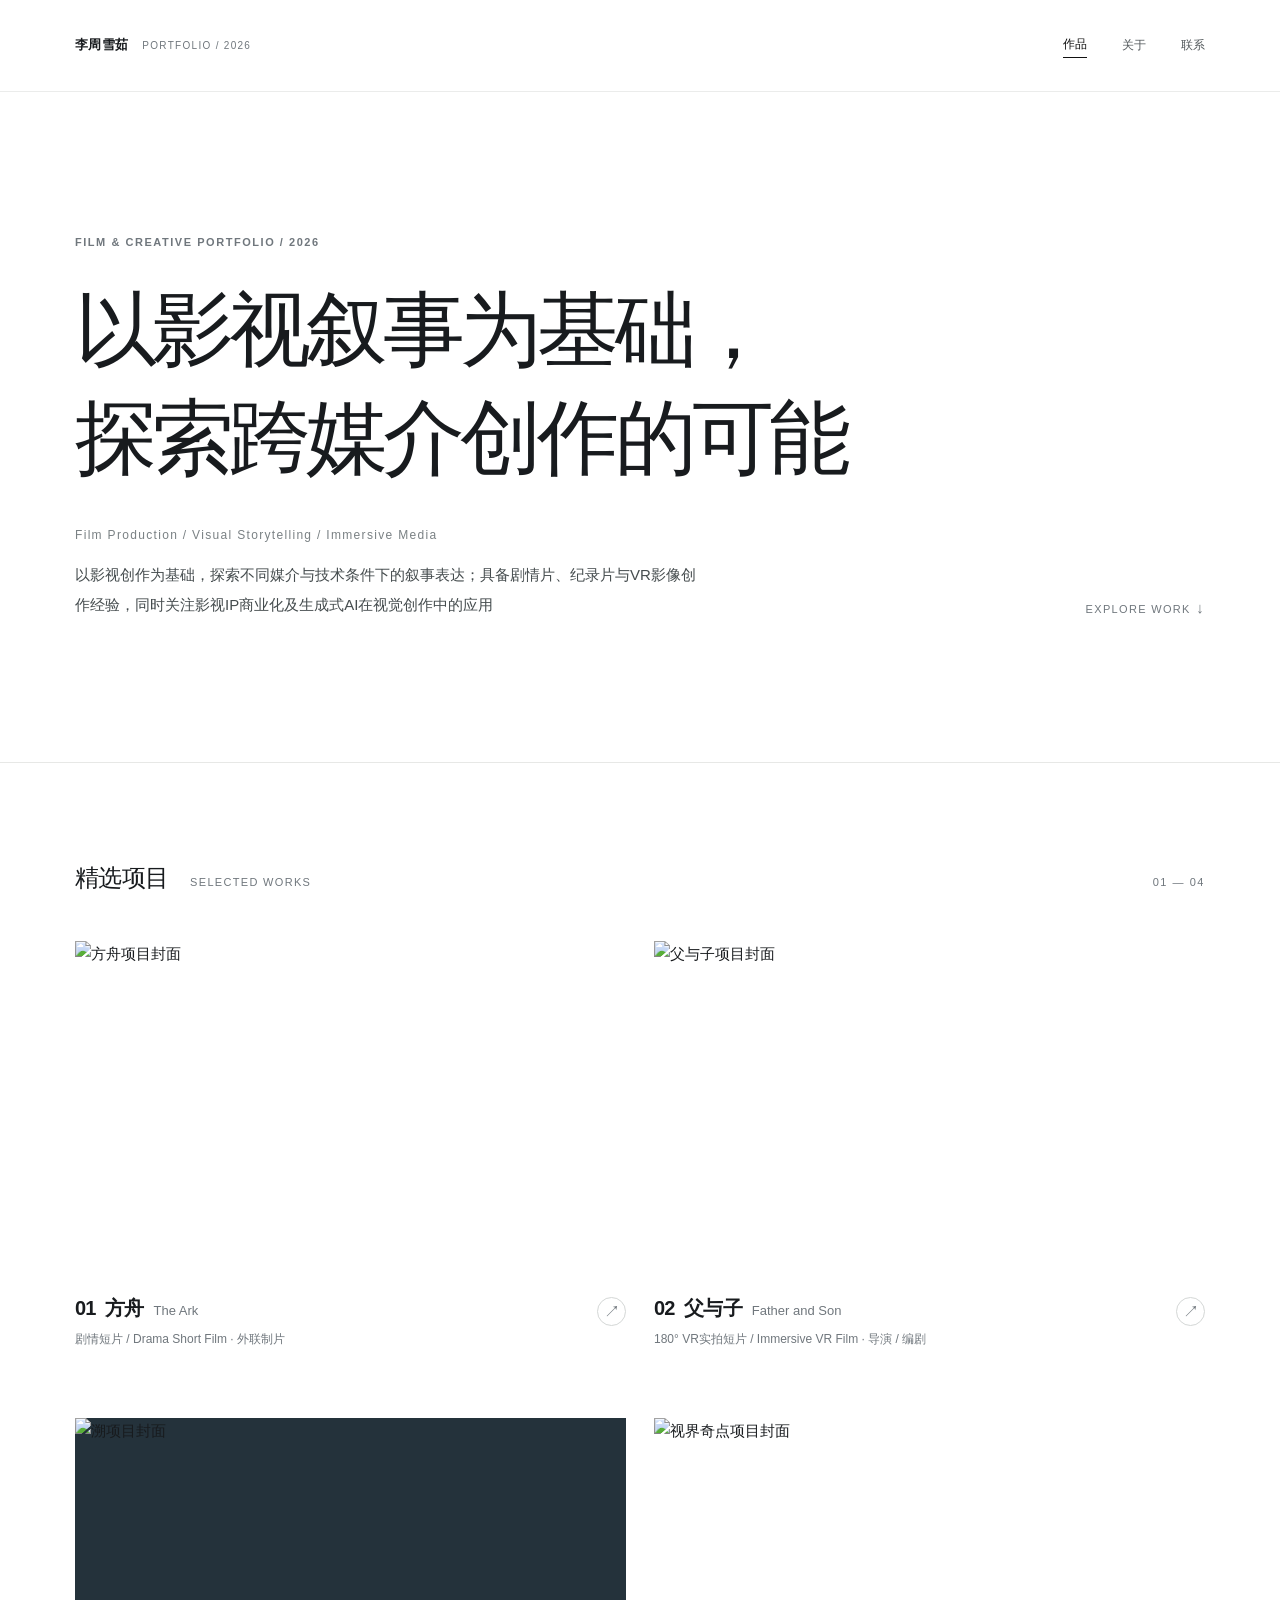
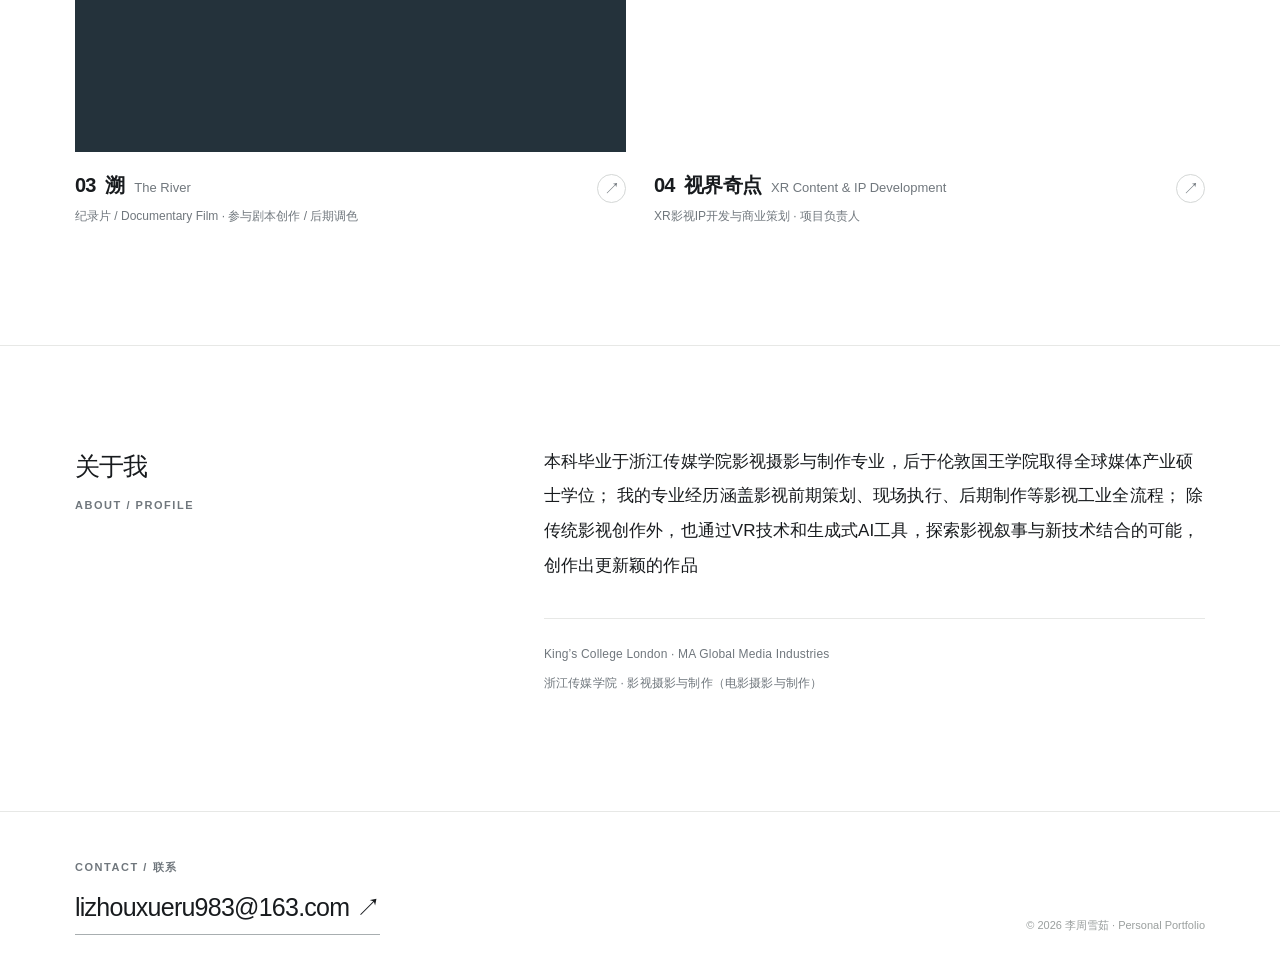
==== index.html @ 42412f25 "Add files via upload" ====
<!doctype html><html lang="zh-CN"><head><meta charset="utf-8"><meta name="viewport" content="width=device-width,initial-scale=1"><meta name="description" content="李周雪茹的影视制作、VR叙事、纪录片与XR创意项目作品集。"><meta name="theme-color" content="#ffffff"><title>李周雪茹 · 影视与跨媒介项目作品集</title><link rel="icon" href="favicon.svg" type="image/svg+xml"><link rel="stylesheet" href="style.css"><script defer src="site-data.js"></script><script defer src="app.js"></script></head><body data-page="home"><div id="app"></div><noscript><p style="padding:30px">请启用JavaScript以查看作品集。<a href="index.html">返回首页</a></p></noscript></body></html>
---- style.css ----
:root{--paper:#fff;--ink:#181b1e;--muted:#70777d;--line:#e7e8e6;--soft:#f7f7f5;--soft2:#f0f1ef;--accent:#35454b;--wrap:1130px;--space:clamp(22px,5vw,72px)}
*{box-sizing:border-box}
html{scroll-behavior:smooth}
body{margin:0;background:var(--paper);color:var(--ink);font-family:-apple-system,BlinkMacSystemFont,"Segoe UI","PingFang SC","Hiragino Sans GB","Microsoft YaHei",sans-serif;-webkit-font-smoothing:antialiased;font-size:15px;line-height:1.75}
a{color:inherit;text-decoration:none}
button,input,textarea{font:inherit}
img,video{max-width:100%;display:block}
button{cursor:pointer}
::selection{color:#fff;background:#323e41}
.sr-only{position:absolute;width:1px;height:1px;padding:0;margin:-1px;overflow:hidden;clip:rect(0,0,0,0);white-space:nowrap;border:0}
.wrap{width:min(var(--wrap),calc(100% - var(--space)*2));margin-inline:auto}
.site-header{height:92px;background:rgba(255,255,255,.94);position:sticky;top:0;z-index:30;border-bottom:1px solid rgba(231,232,230,.8);backdrop-filter:blur(16px)}
.header-inner{height:100%;display:flex;align-items:center;justify-content:space-between;gap:26px}
.brand{font-size:13px;font-weight:650;letter-spacing:.025em;white-space:nowrap}
.brand span{font-size:10px;font-weight:400;letter-spacing:.13em;color:var(--muted);margin-left:10px}
.nav{display:flex;align-items:center;gap:35px}
.nav a{font-size:12px;color:#53595c;transition:color .2s}
.nav a:hover,.nav a.active{color:#111}
.nav a.active:after{content:'';display:block;height:1px;background:#111;margin-top:2px}
.hero{padding:clamp(76px,11vw,156px) 0 clamp(83px,11vw,148px);border-bottom:1px solid var(--line)}
.kicker,.section-label,.meta-label,.eyebrow{font-size:11px;letter-spacing:.14em;color:var(--muted);font-weight:600;text-transform:uppercase}
.hero h1{font-weight:470;letter-spacing:-.06em;line-height:1.32;font-size:clamp(39px,6.7vw,82px);max-width:1050px;margin:24px 0 32px;white-space:pre-line}
.hero-bottom{display:flex;justify-content:space-between;gap:46px;align-items:end}
.hero-desc{color:#454c4e;font-size:15px;max-width:630px;line-height:2.05;margin:14px 0 0}
.english{font-size:12px;letter-spacing:.11em;color:#7a8184}
.scrollhint{color:var(--muted);font-size:11px;letter-spacing:.12em;white-space:nowrap}
.scrollhint:after{content:' ↓';font-size:15px}
.works{padding:94px 0 118px;scroll-margin-top:95px}
.section-head{display:flex;align-items:baseline;justify-content:space-between;gap:20px;margin-bottom:42px}
.section-head h2{font-size:24px;font-weight:550;letter-spacing:-.03em;margin:0}
.section-head h2 small{font-size:11px;font-weight:500;letter-spacing:.12em;color:var(--muted);margin-left:16px}
.section-count{color:var(--muted);font-size:11px;letter-spacing:.14em}
.work-grid{display:grid;grid-template-columns:repeat(2,minmax(0,1fr));gap:68px 28px}
.work-card{display:block;outline-offset:7px}
.work-image{height:auto;aspect-ratio:1.65;overflow:hidden;background:#f0f0ee;position:relative}
.work-image img{width:100%;height:100%;object-fit:cover;transition:transform .58s cubic-bezier(.2,.6,.2,1)}
.work-card:hover .work-image img,.work-card:focus-visible .work-image img{transform:scale(1.045)}
.work-image.river{background:#24323b}
.work-image.river img{object-fit:contain;object-position:center}
.work-image.xr img{object-fit:cover;object-position:50% 39%}
.work-label{display:flex;justify-content:space-between;gap:24px;margin-top:20px;align-items:flex-start}
.work-title{font-weight:600;font-size:20px;letter-spacing:-.04em;line-height:1.35;margin:0}
.work-name-en{color:var(--muted);font-weight:400;margin-left:10px;font-size:13px;letter-spacing:0}
.work-kind{font-size:12px;color:var(--muted);margin:7px 0 0}
.card-arrow{margin-top:2px;width:29px;height:29px;border:1px solid #d4d7d6;border-radius:50%;display:grid;place-items:center;font-size:16px;color:var(--muted);transition:.2s}
.work-card:hover .card-arrow{border-color:var(--ink);color:var(--ink);transform:translate(2px,-2px)}
.about{border-top:1px solid var(--line);padding:99px 0 117px;scroll-margin-top:92px}
.about-grid{display:grid;grid-template-columns:1fr 1.7fr;gap:80px}
.about-left h2{font-size:25px;font-weight:540;letter-spacing:-.04em;margin:0 0 8px}
.about-left .section-label{margin-top:0}
.about-right p{font-size:17px;line-height:2.04;max-width:760px;margin:0 0 24px;letter-spacing:.005em}
.about-right p.research{font-size:14px;color:#5a6266}
.edu{border-top:1px solid var(--line);margin-top:35px;padding-top:25px;display:flex;gap:8px;flex-direction:column;color:var(--muted);font-size:12px;letter-spacing:.015em}
.site-footer{border-top:1px solid var(--line);padding:46px 0 38px;scroll-margin-top:92px}
.footer-inner{display:flex;align-items:end;justify-content:space-between;gap:30px}
.footer-inner p{margin:8px 0 0}
.email-link{font-size:clamp(17px,2.8vw,25px);font-weight:460;letter-spacing:-.03em;border-bottom:1px solid #a8aeb0;padding-bottom:5px;display:inline-block;word-break:break-word}
.legal{font-size:11px;color:#9a9f9e;white-space:nowrap}
.detail{padding:48px 0 126px}
.back-link{display:inline-flex;gap:9px;align-items:center;font-size:12px;color:var(--muted);margin:7px 0 60px}
.back-link:hover{color:var(--ink)}
.detail-head{padding:0 0 51px}
.detail-head .eyebrow{font-weight:500}
.detail-head h1{font-size:clamp(46px,7vw,86px);font-weight:490;line-height:1.16;letter-spacing:-.065em;margin:18px 0 12px}
.detail-en{color:#737b80;font-size:17px;letter-spacing:.015em;font-weight:400}
.detail-meta{display:grid;grid-template-columns:1.2fr 1fr 1fr;gap:18px;border-top:1px solid var(--line);border-bottom:1px solid var(--line);margin-top:40px;padding:22px 0}
.meta-item{display:flex;flex-direction:column;gap:7px}
.meta-value{font-size:13px;line-height:1.6}
.detail-cover{margin:45px 0 0;background:#f3f4f2;position:relative;overflow:hidden}
.detail-cover img{width:100%;max-height:670px;height:auto;object-fit:cover}
.detail-cover.father img{max-height:550px}
.detail-cover.river{background:#26333b;display:grid;place-items:center}
.detail-cover.river img{max-height:680px;width:auto;max-width:100%;object-fit:contain}
.detail-cover.xr img{max-height:600px;object-position:50% 42%}
.caption{font-size:11px;color:#939a9b;margin-top:10px}
.detail-intro{display:grid;grid-template-columns:1fr 2fr;gap:70px;margin:96px 0 92px}
.detail-intro h2{font-size:13px;letter-spacing:.05em;font-weight:550;margin:0}
.detail-intro p{max-width:800px;font-size:18px;line-height:2.12;letter-spacing:.01em;margin:0}
.stat-row{display:flex;gap:12px;flex-wrap:wrap;margin-top:31px}
.stat{display:inline-block;border:1px solid var(--line);padding:8px 15px;font-size:11px;color:#697174}
.media-area{margin:10px 0 100px}
.subheading{font-size:13px;letter-spacing:.02em;font-weight:600;margin:0 0 28px}
.media-area video{width:100%;height:auto;max-height:650px;object-fit:contain;background:#121212}
.video-caption{font-size:12px;color:var(--muted);margin:14px 0 0}
.project-section{display:grid;grid-template-columns:.77fr 1.23fr;gap:64px;padding:55px 0 80px;border-top:1px solid var(--line)}
.project-section h3{font-size:clamp(18px,2.1vw,25px);font-weight:540;letter-spacing:-.04em;line-height:1.48;margin:7px 0}
.number{font-size:11px;letter-spacing:.12em;color:#9da4a5;margin-bottom:16px}
.project-section .copy p{line-height:2.13;color:#434b4e;font-size:14px;max-width:700px;margin:0 0 17px}
.project-section .copy p:last-child{margin-bottom:0}
.project-section .section-image{margin-top:30px;overflow:hidden;background:#f7f7f6}
.project-section .section-image img{width:100%;height:auto;max-height:650px;object-fit:contain}
.gallery{margin:55px 0 90px;display:grid;grid-template-columns:1fr 1fr;gap:22px}
.gallery figure{margin:0;background:#f5f5f3}
.gallery img{width:100%;aspect-ratio:1.75;object-fit:contain}
.gallery figcaption{padding:11px 0;background:white;font-size:11px;color:#939a9b}
.action-panel{border-top:1px solid var(--line);padding:53px 0;display:flex;align-items:flex-start;justify-content:space-between;gap:35px}
.action-panel h2{margin:0;font-size:21px;font-weight:550;letter-spacing:-.04em}
.action-buttons{display:flex;flex-wrap:wrap;gap:10px}
.action-btn{display:inline-flex;align-items:center;justify-content:center;gap:12px;min-height:46px;padding:0 18px;border:1px solid #cbd0d0;background:transparent;color:#21272a;font-size:12px;transition:.2s}
.action-btn:hover{background:#20282a;color:white;border-color:#20282a}
.action-btn.strong{color:white;background:#22292b;border-color:#22292b}
.action-btn.strong:hover{background:#444f52}
.note{font-size:12px;line-height:1.85;color:#929797;margin-top:24px;max-width:840px}
.next-project{border-top:1px solid var(--line);padding-top:32px;display:flex;justify-content:space-between;gap:20px;align-items:center;margin-top:36px}
.next-project span{color:#8b9394;font-size:11px}
.next-project a{font-size:23px;letter-spacing:-.04em}
.next-project a:hover{text-decoration:underline;text-underline-offset:6px}
.pdf-modal{padding:0;border:1px solid #e2e4e4;width:min(1200px,96vw);height:min(94vh,920px);box-shadow:0 30px 90px rgba(0,0,0,.28);background:white}
.pdf-modal::backdrop{background:rgba(19,25,27,.72)}
.pdf-bar{height:62px;padding:0 21px;display:flex;align-items:center;justify-content:space-between;border-bottom:1px solid var(--line);gap:20px}
.pdf-bar span{font-weight:600;font-size:13px}.pdf-bar div{display:flex;gap:12px;align-items:center}
.pdf-bar button{border:0;background:none;font-size:24px;padding:2px 8px;line-height:1}
.pdf-bar a{font-size:12px;text-decoration:underline;text-underline-offset:3px}
.pdf-modal iframe{width:100%;height:calc(100% - 62px);border:0;background:#f3f3f3}
/* Editor */
.editor-main{padding:65px 0 100px}
.editor-head{display:flex;align-items:start;justify-content:space-between;gap:20px}
.editor-head h1{font-size:40px;letter-spacing:-.05em;font-weight:540;margin:15px 0}
.editor-guide{max-width:780px;color:var(--muted);font-size:13px;line-height:1.95;margin-bottom:45px}
.editor-toolbar{display:flex;gap:9px;flex-wrap:wrap;margin:27px 0 42px}
.editor-toolbar button,.editor-toolbar a{border:1px solid #d9dddc;background:white;padding:10px 15px;font-size:12px;color:var(--ink)}
.editor-toolbar button.primary{background:#20282a;color:white;border-color:#20282a}
.editor-panel{border-top:1px solid var(--line);padding:35px 0}
.editor-panel h2{font-size:21px;font-weight:540;margin:0 0 25px}
.editor-fields{display:grid;grid-template-columns:repeat(2,minmax(0,1fr));gap:22px}
.field{display:flex;flex-direction:column;gap:7px}
.field.wide{grid-column:1 / -1}
.field label{font-size:12px;color:#5b6365}
.field textarea,.field input{border:1px solid #dce0e0;background:white;padding:12px 13px;font-size:13px;line-height:1.7;border-radius:0;width:100%;outline-offset:2px;color:#182022}
.field textarea{resize:vertical;min-height:90px}
.editor-hint{color:#8d9496;font-size:11px}
.toast{background:#233330;color:#fff;padding:9px 15px;position:fixed;right:24px;bottom:24px;font-size:12px;z-index:50;opacity:0;pointer-events:none;transition:.2s}
.toast.show{opacity:1}
@media(max-width:800px){.site-header{height:72px}.brand span{display:none}.nav{gap:18px}.nav a{font-size:11px}.hero{padding:72px 0 80px}.hero h1{font-size:clamp(38px,8.2vw,62px);letter-spacing:-.05em}.hero-bottom{display:block}.scrollhint{display:none}.works{padding:70px 0 85px}.work-grid{gap:42px 17px}.work-title{font-size:17px}.work-name-en{display:block;margin:2px 0 0;font-size:11px}.about{padding:70px 0 75px}.about-grid{grid-template-columns:1fr;gap:26px}.detail{padding-top:25px}.detail-intro{grid-template-columns:1fr;gap:21px;margin:65px 0}.project-section{grid-template-columns:1fr;gap:20px;padding:38px 0 57px}.project-section h3{font-size:22px}.action-panel{flex-direction:column}.footer-inner{align-items:start;flex-direction:column}.editor-fields{grid-template-columns:1fr}}
@media(max-width:540px){:root{--space:21px}.brand{font-size:12px}.nav{gap:12px}.nav a{font-size:10px}.work-grid{grid-template-columns:1fr;gap:37px}.work-image{aspect-ratio:1.72}.work-title{font-size:19px}.work-name-en{display:inline;margin-left:8px}.detail-head h1{font-size:51px}.detail-meta{grid-template-columns:1fr 1fr;gap:20px}.detail-cover{margin-top:22px}.detail-intro p{font-size:16px}.gallery{grid-template-columns:1fr}.section-head{margin-bottom:25px}.section-head h2 small{margin-left:8px}.action-btn{width:100%}.action-buttons{width:100%}.email-link{font-size:16px}.hero-desc{font-size:14px}}
@media(prefers-reduced-motion:reduce){*,*:before,*:after{scroll-behavior:auto!important;transition:none!important;animation:none!important}}
/* V2 编辑器：图片验证、附加图片维护与明确的预览状态 */
.editor-explain{padding:18px 22px;background:var(--soft);border:1px solid var(--line);font-size:13px;line-height:1.9;margin:0 0 32px;color:#424b4f}
.editor-explain code{font-size:12px;background:#e9ebea;padding:1px 5px}
.gallery-editor{padding-top:26px;margin-top:26px;border-top:1px dashed var(--line)}
.gallery-editor h3{font-weight:550;font-size:16px;margin:0 0 16px}
.gallery-editor h3 small{font-weight:400;font-size:12px;color:var(--muted)}
.gallery-editor-item{padding:16px;border:1px solid var(--line);margin-bottom:12px}
.gallery-editor-item>button,.gallery-add{border:1px solid #d4d8d7;background:white;padding:9px 13px;font-size:12px;margin-top:15px}
.gallery-add{background:#232b2d;color:white;border-color:#232b2d}
.image-preview{display:flex;gap:12px;align-items:center;min-height:45px;overflow-wrap:anywhere}
.image-preview img{width:94px;height:56px;object-fit:cover;border:1px solid var(--line);background:#f1f2f2}
.image-status{font-size:11px;color:var(--muted)}
.image-status.good{color:#2f7459}.image-status.bad{color:#a34e39}
.missing-image{font-size:12px;display:block;color:#9b534a;background:#fbf1ef;border:1px dashed #debab3;padding:13px 16px;overflow-wrap:anywhere}

/* V3 作品图片放大交互 */
body.modal-open{overflow:hidden}
.image-zoom-trigger{display:block;position:relative;width:100%;margin:0;padding:0;border:0;background:transparent;text-align:inherit;cursor:zoom-in;color:inherit}
.image-zoom-trigger img{display:block;pointer-events:none}
.image-zoom-tip{position:absolute;right:14px;bottom:14px;padding:7px 11px;background:rgba(20,26,28,.73);border-radius:3px;color:#fff;font-size:11px;letter-spacing:.04em;opacity:0;transition:opacity .2s;pointer-events:none}
.image-zoom-trigger:hover .image-zoom-tip,.image-zoom-trigger:focus-visible .image-zoom-tip{opacity:1}
.image-zoom-trigger:focus-visible{outline:2px solid #3a6264;outline-offset:3px}
.image-modal,.pdf-modal{position:fixed;inset:0;margin:auto;padding:0;width:min(1400px,96vw);height:min(94vh,980px);max-width:none;max-height:none;background:#fff;color:#1d2528;border:1px solid #d9dddd;box-shadow:0 22px 80px rgba(0,0,0,.3)}
.image-modal::backdrop,.pdf-modal::backdrop{background:rgba(12,16,19,.86)}
.image-bar,.pdf-bar{height:64px;display:flex;align-items:center;justify-content:space-between;padding:0 20px;gap:14px;border-bottom:1px solid #e1e5e5}
.image-bar>span,.pdf-bar>span{font-size:13px;font-weight:560;white-space:nowrap;overflow:hidden;text-overflow:ellipsis;max-width:39%}
.image-toolbar,.pdf-toolbar{display:flex;align-items:center;gap:8px;flex-shrink:0}
.image-toolbar button,.pdf-toolbar button{appearance:none;border:1px solid transparent;background:transparent;color:#263033;min-width:32px;height:34px;font-size:23px;cursor:pointer;border-radius:4px}
.image-toolbar button:hover:not(:disabled),.pdf-toolbar button:hover:not(:disabled){background:#e8ecec;border-color:#d9e0e0}
.image-toolbar button:disabled,.pdf-toolbar button:disabled{opacity:.23;cursor:default}
.image-toolbar button[data-close-image],.pdf-toolbar button[data-close-pdf]{margin-left:7px;font-size:26px}
.image-toolbar span,.pdf-toolbar span{font-size:12px;color:#5f686c;min-width:37px;text-align:center}
.image-toolbar .image-separator,.pdf-toolbar .pdf-separator{height:20px;min-width:1px;width:1px;background:#d9dede;margin:0 8px}
.image-stage,.pdf-reader{height:calc(100% - 104px);overflow:auto;background:#f3f4f4;overscroll-behavior:contain}
.image-stage-inner,.pdf-page-inner{min-width:100%;min-height:100%;width:max-content;display:flex;justify-content:center;align-items:center;margin:0 auto;padding:18px}
.image-stage img,.pdf-page-inner img{display:block;max-width:none;height:auto;box-shadow:0 6px 25px rgba(0,0,0,.07);user-select:none;-webkit-user-drag:none}
.image-tip,.pdf-info{height:40px;display:flex;justify-content:center;align-items:center;color:#778082;font-size:11px;letter-spacing:.02em;background:#fff;border-top:1px solid #e1e5e5}
.pdf-reader-error{padding:40px;text-align:center;color:#915a47;font-size:13px}
@media(max-width:650px){.image-modal,.pdf-modal{width:100vw;height:100dvh;border:0}.image-bar,.pdf-bar{height:70px;padding:7px 9px;gap:6px}.image-bar>span,.pdf-bar>span{font-size:11px;max-width:23%}.image-toolbar,.pdf-toolbar{gap:1px}.image-toolbar button,.pdf-toolbar button{min-width:28px;width:29px;height:30px;font-size:21px}.image-toolbar span,.pdf-toolbar span{font-size:10px;min-width:30px}.image-toolbar .image-separator,.pdf-toolbar .pdf-separator{margin:0 2px}.image-stage,.pdf-reader{height:calc(100% - 110px)}.image-stage-inner,.pdf-page-inner{padding:12px}.image-zoom-tip{opacity:1;padding:4px 7px;font-size:10px;right:8px;bottom:8px}.image-tip,.pdf-info{font-size:10px;padding:0 8px;text-align:center}}

/* 首页封面可放大，项目名称仍然进入详情页 */
.work-card .work-image.image-zoom-trigger{width:100%;display:block}
.work-card .work-label{cursor:pointer}
.detail-cover.river .image-zoom-trigger{display:grid;place-items:center}
.image-modal [hidden],.pdf-modal [hidden]{display:none!important}
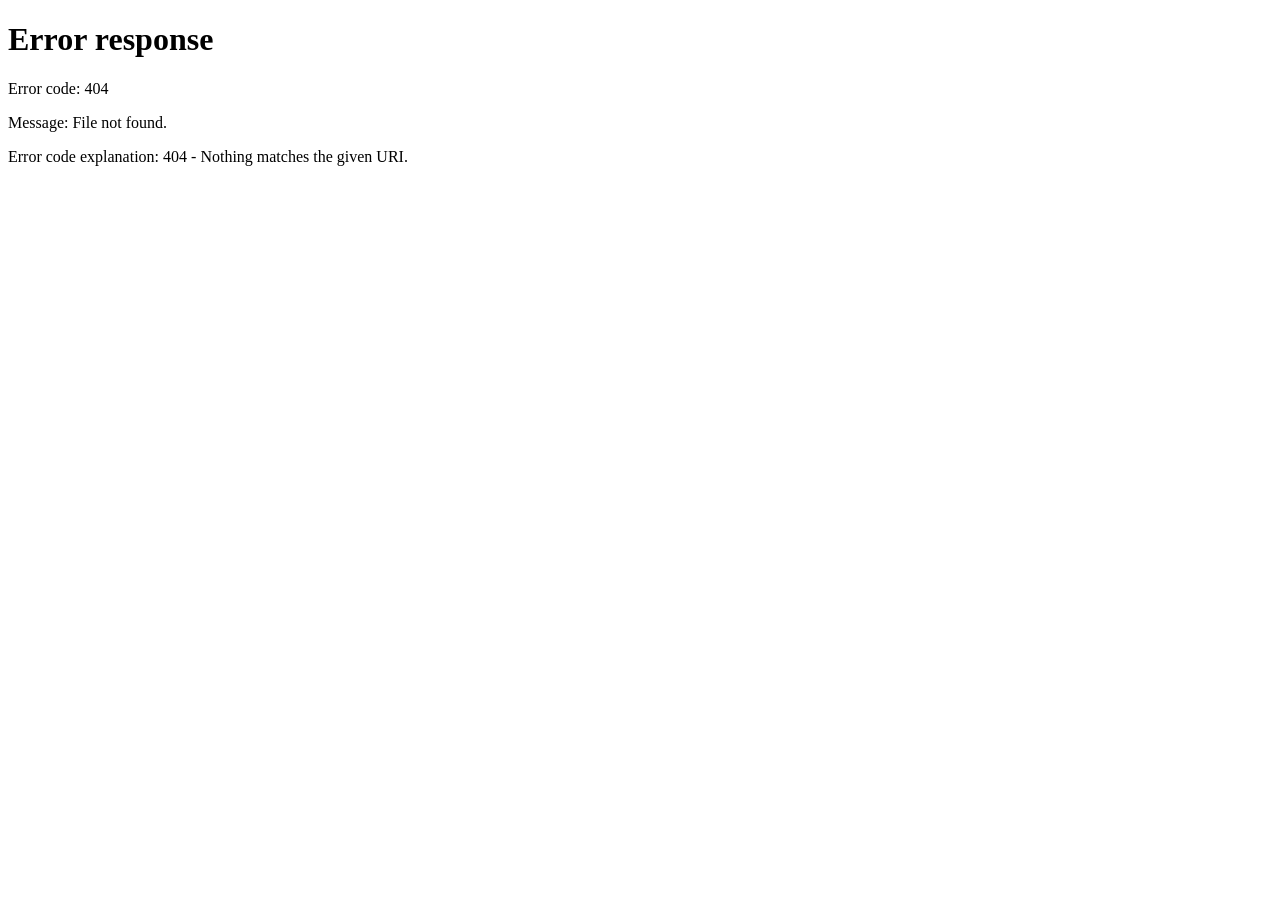
==== commit 6544b08c: "Update index.html" ====
--- a/index.html
+++ b/index.html
@@ -1 +1,15 @@
-<!doctype html><html lang="zh-CN"><head><meta charset="utf-8"><meta name="viewport" content="width=device-width,initial-scale=1"><meta name="description" content="李周雪茹的影视制作、VR叙事、纪录片与XR创意项目作品集。"><meta name="theme-color" content="#ffffff"><title>李周雪茹 · 影视与跨媒介项目作品集</title><link rel="icon" href="favicon.svg" type="image/svg+xml"><link rel="stylesheet" href="style.css"><script defer src="site-data.js"></script><script defer src="app.js"></script></head><body data-page="home"><div id="app"></div><noscript><p style="padding:30px">请启用JavaScript以查看作品集。<a href="index.html">返回首页</a></p></noscript></body></html>+
+<!DOCTYPE html>
+<html lang="zh-CN">
+<head>
+  <meta charset="UTF-8">
+  <title>李周雪茹｜个人作品集</title>
+  <script>
+    window.location.replace("./V3作品集网站10.26/asserts/index.html");
+  </script>
+</head>
+<body>
+  正在进入作品集...
+</body>
+</html>
+<!doctype html><html lang="zh-CN"><head><meta charset="utf-8"><meta name="viewport" content="width=device-width,initial-scale=1"><meta name="description" content="李周雪茹的影视制作、VR叙事、纪录片与XR创意项目作品集。"><meta name="theme-color" content="#ffffff"><title>李周雪茹 · 影视与跨媒介项目作品集</title><link rel="icon" href="favicon.svg" type="image/svg+xml"><link rel="stylesheet" href="style.css"><script defer src="site-data.js"></script><script defer src="app.js"></script></head><body data-page="home"><div id="app"></div><noscript><p style="padding:30px">请启用JavaScript以查看作品集。<a href="index.html">返回首页</a></p></noscript></body></html>
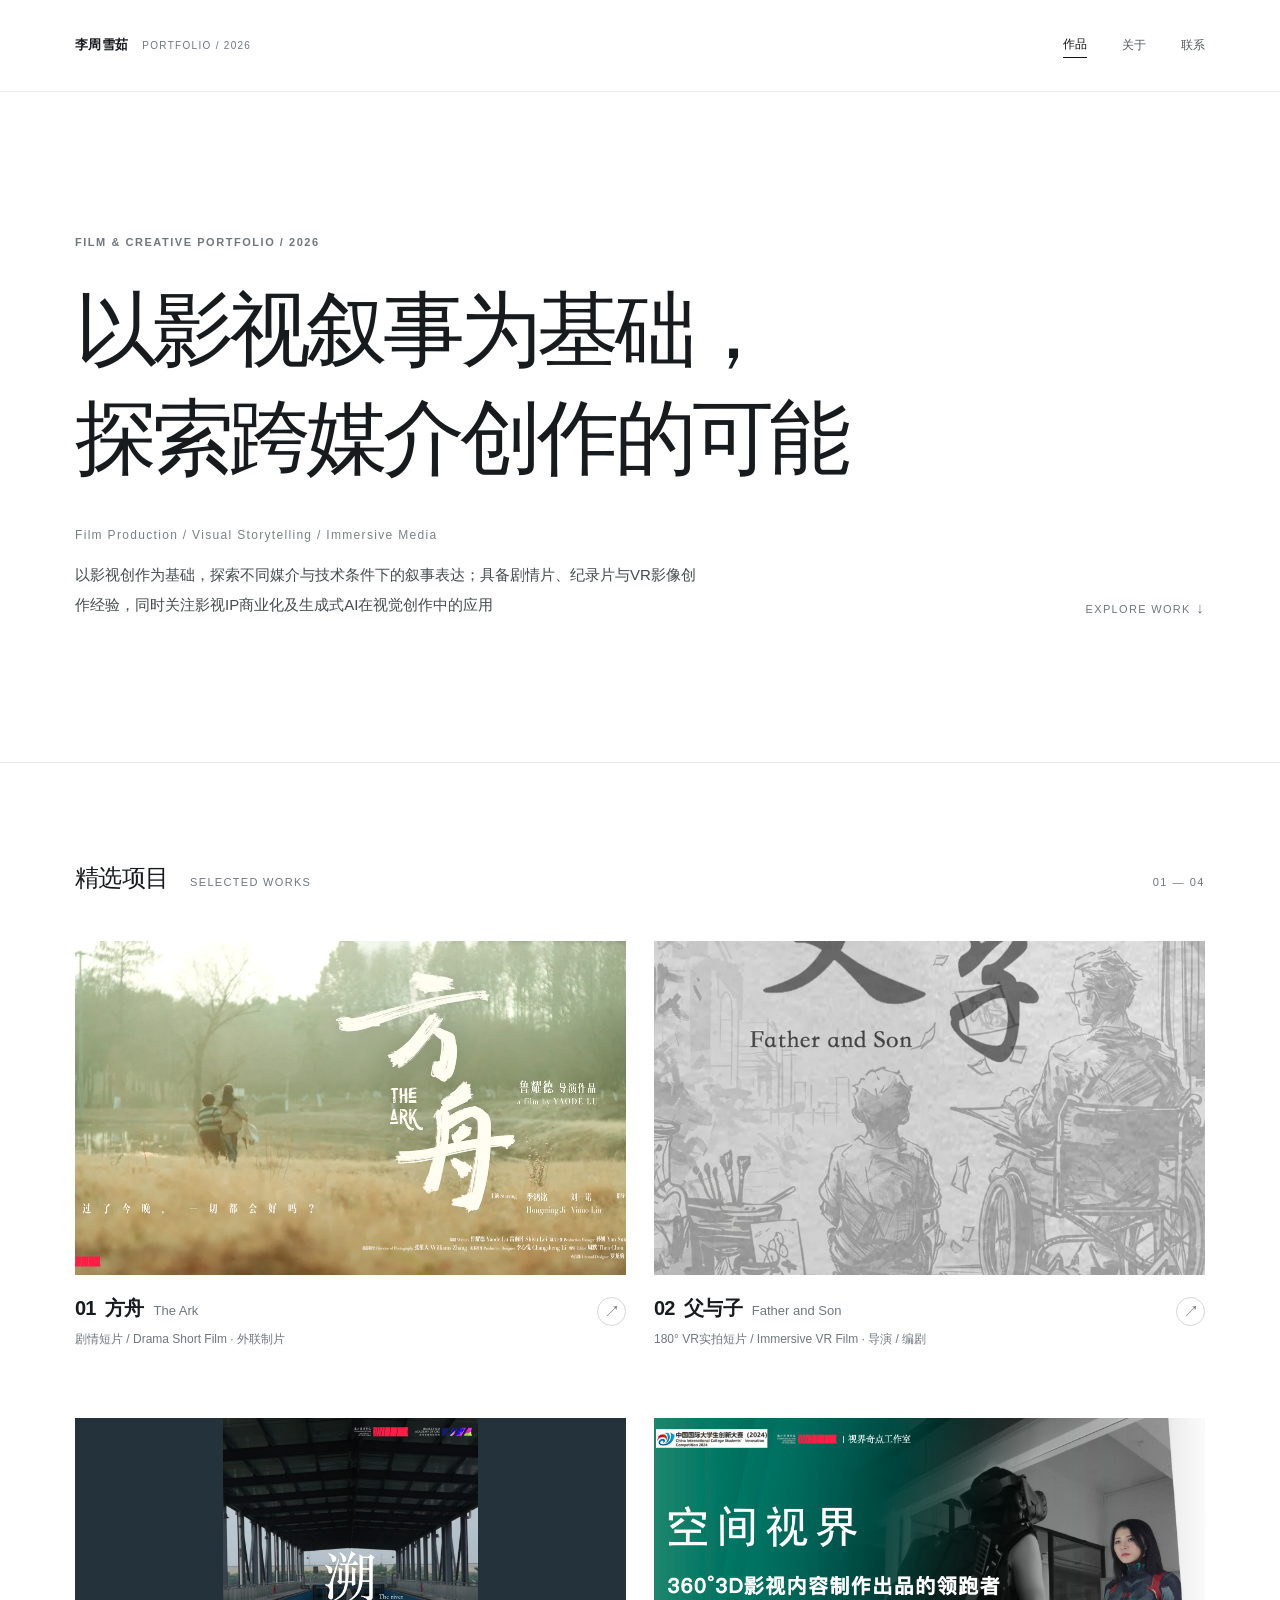
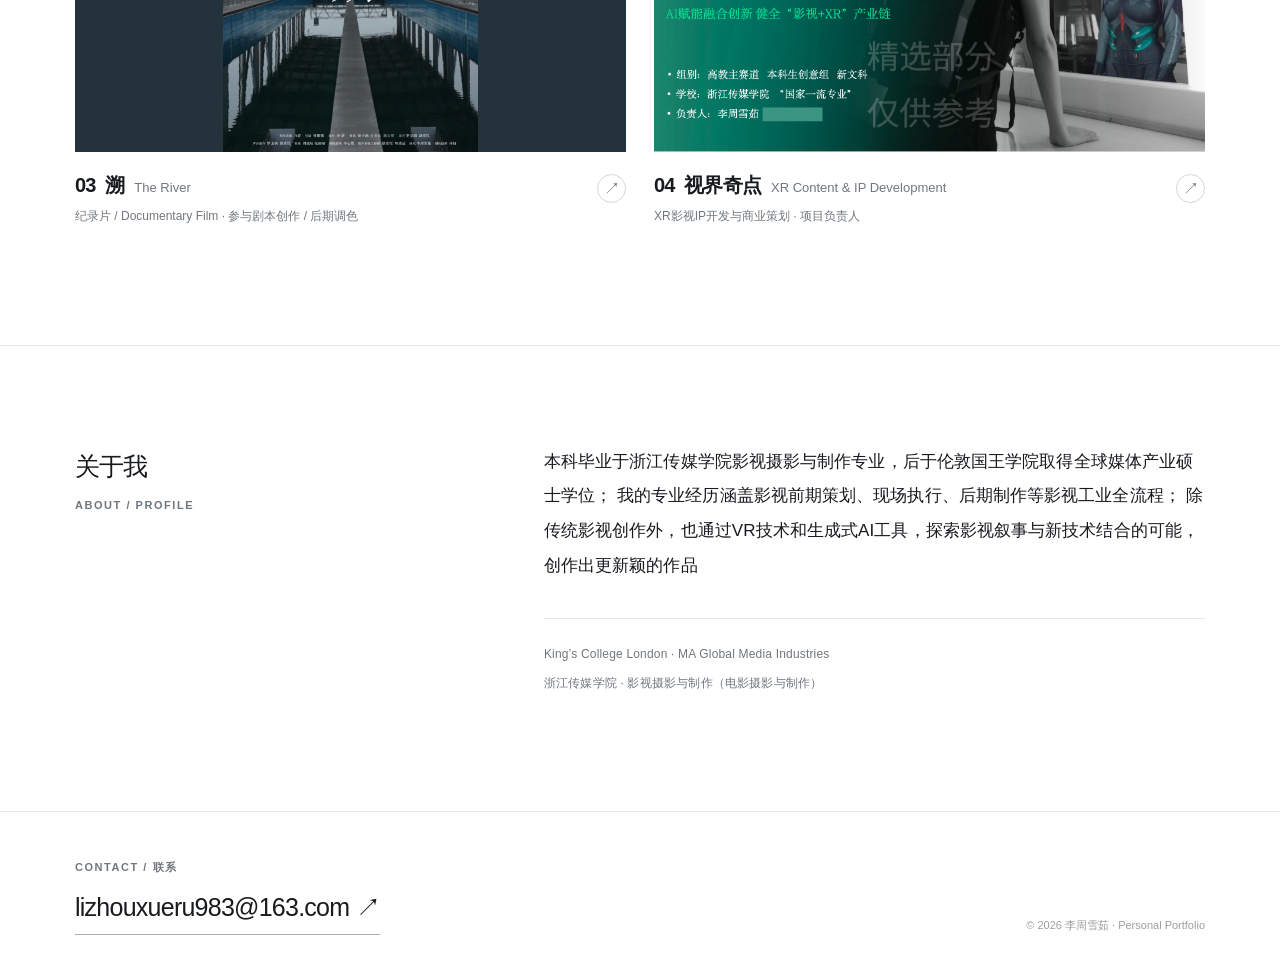
==== commit 35436122: "Update index.html" ====
--- a/index.html
+++ b/index.html
@@ -5,7 +5,7 @@
   <meta charset="UTF-8">
   <title>李周雪茹｜个人作品集</title>
   <script>
-    window.location.replace("./V3作品集网站10.26/asserts/index.html");
+    window.location.replace("./V3作品集网站10.26/index.html");
   </script>
 </head>
 <body>
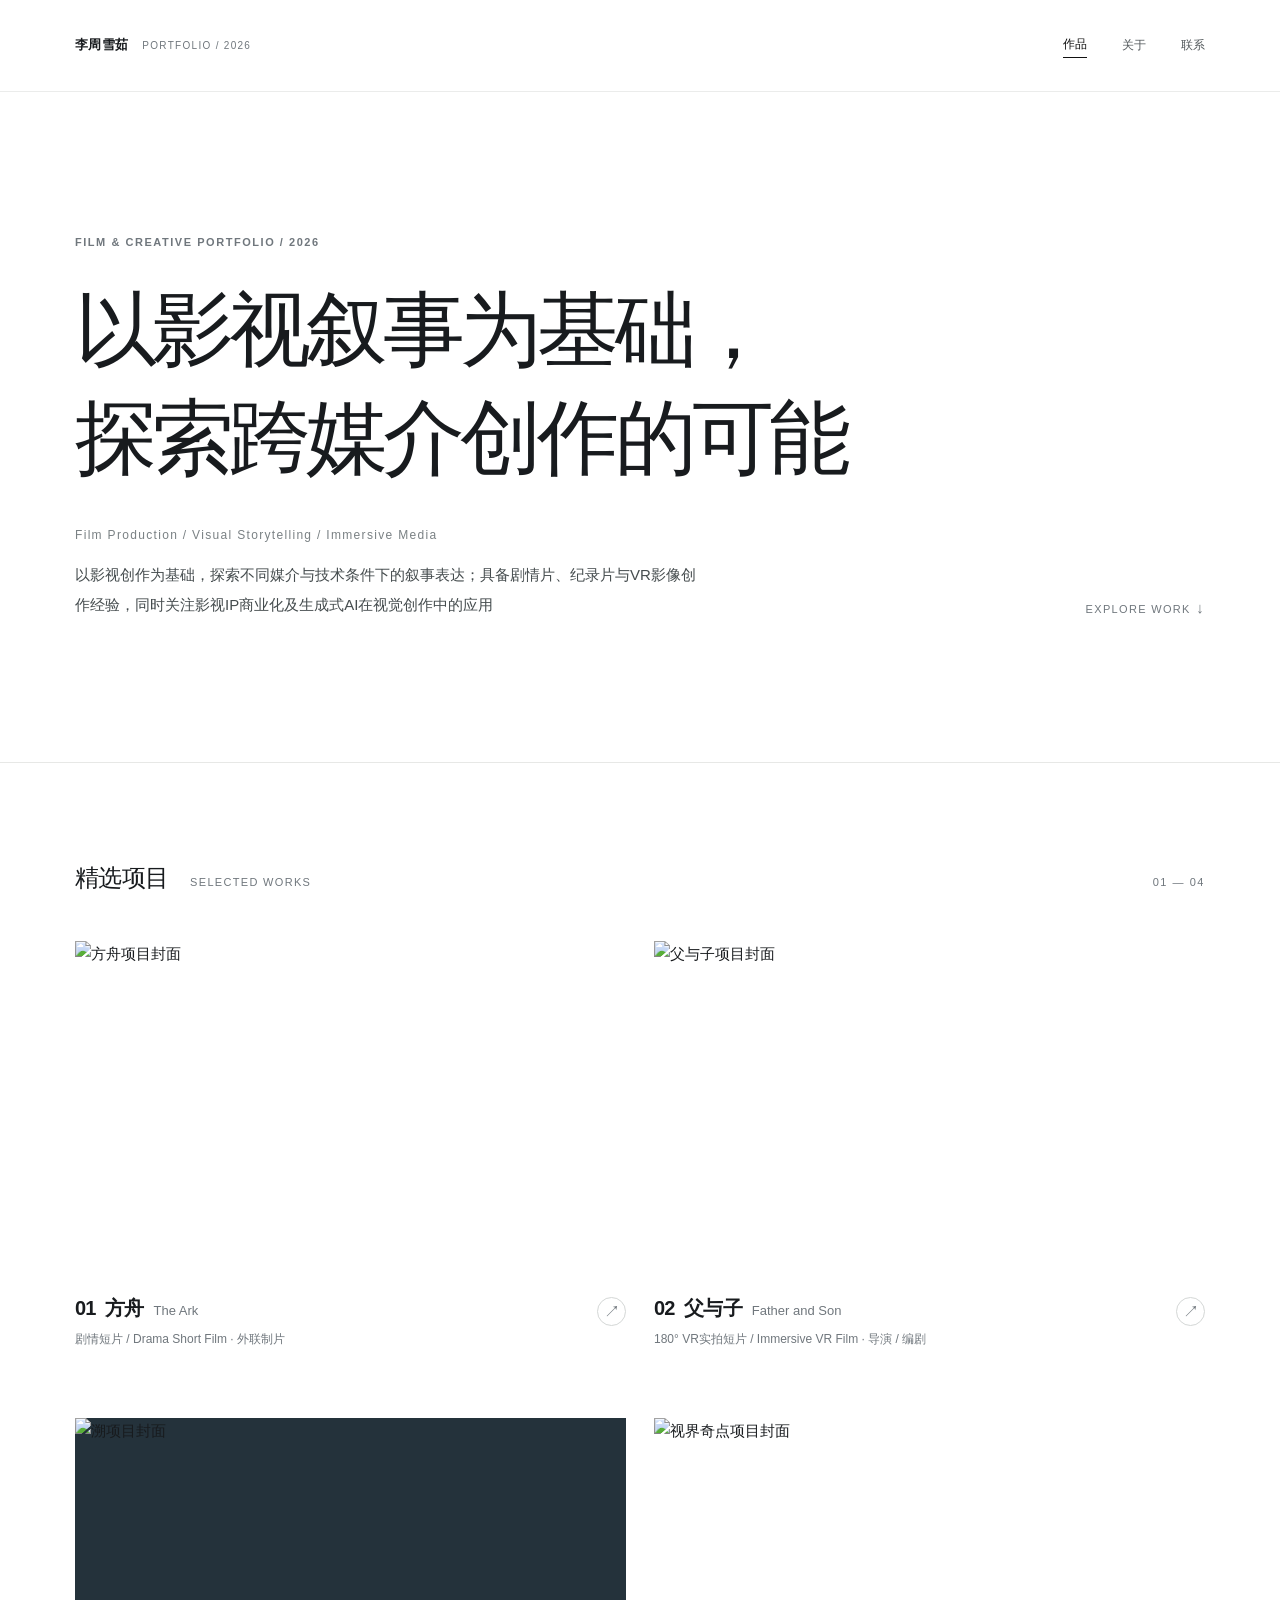
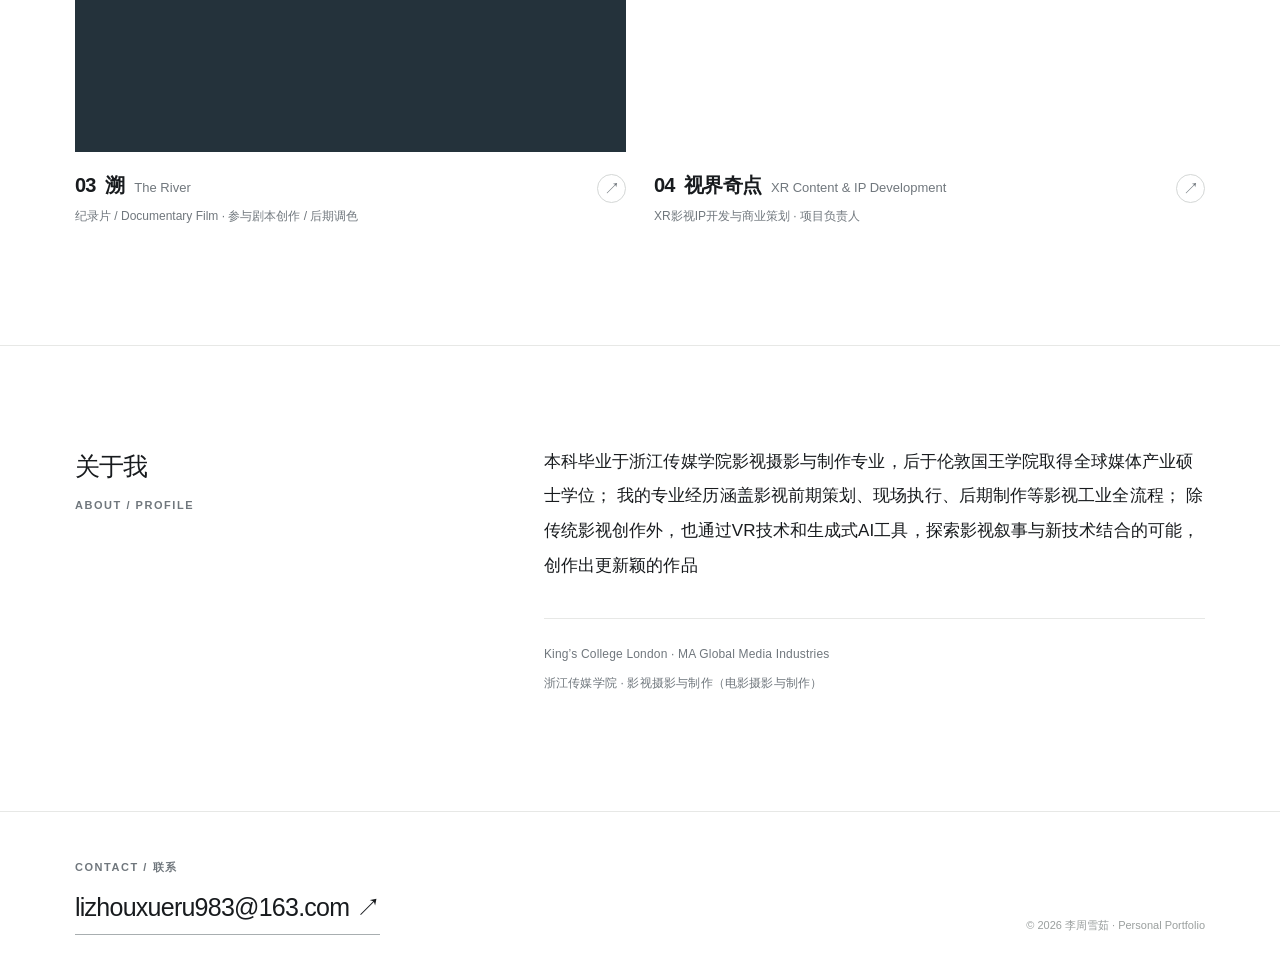
==== commit 35026434: "Update index.html" ====
--- a/index.html
+++ b/index.html
@@ -1,15 +1 @@
-
-<!DOCTYPE html>
-<html lang="zh-CN">
-<head>
-  <meta charset="UTF-8">
-  <title>李周雪茹｜个人作品集</title>
-  <script>
-    window.location.replace("./V3作品集网站10.26/index.html");
-  </script>
-</head>
-<body>
-  正在进入作品集...
-</body>
-</html>
 <!doctype html><html lang="zh-CN"><head><meta charset="utf-8"><meta name="viewport" content="width=device-width,initial-scale=1"><meta name="description" content="李周雪茹的影视制作、VR叙事、纪录片与XR创意项目作品集。"><meta name="theme-color" content="#ffffff"><title>李周雪茹 · 影视与跨媒介项目作品集</title><link rel="icon" href="favicon.svg" type="image/svg+xml"><link rel="stylesheet" href="style.css"><script defer src="site-data.js"></script><script defer src="app.js"></script></head><body data-page="home"><div id="app"></div><noscript><p style="padding:30px">请启用JavaScript以查看作品集。<a href="index.html">返回首页</a></p></noscript></body></html>
